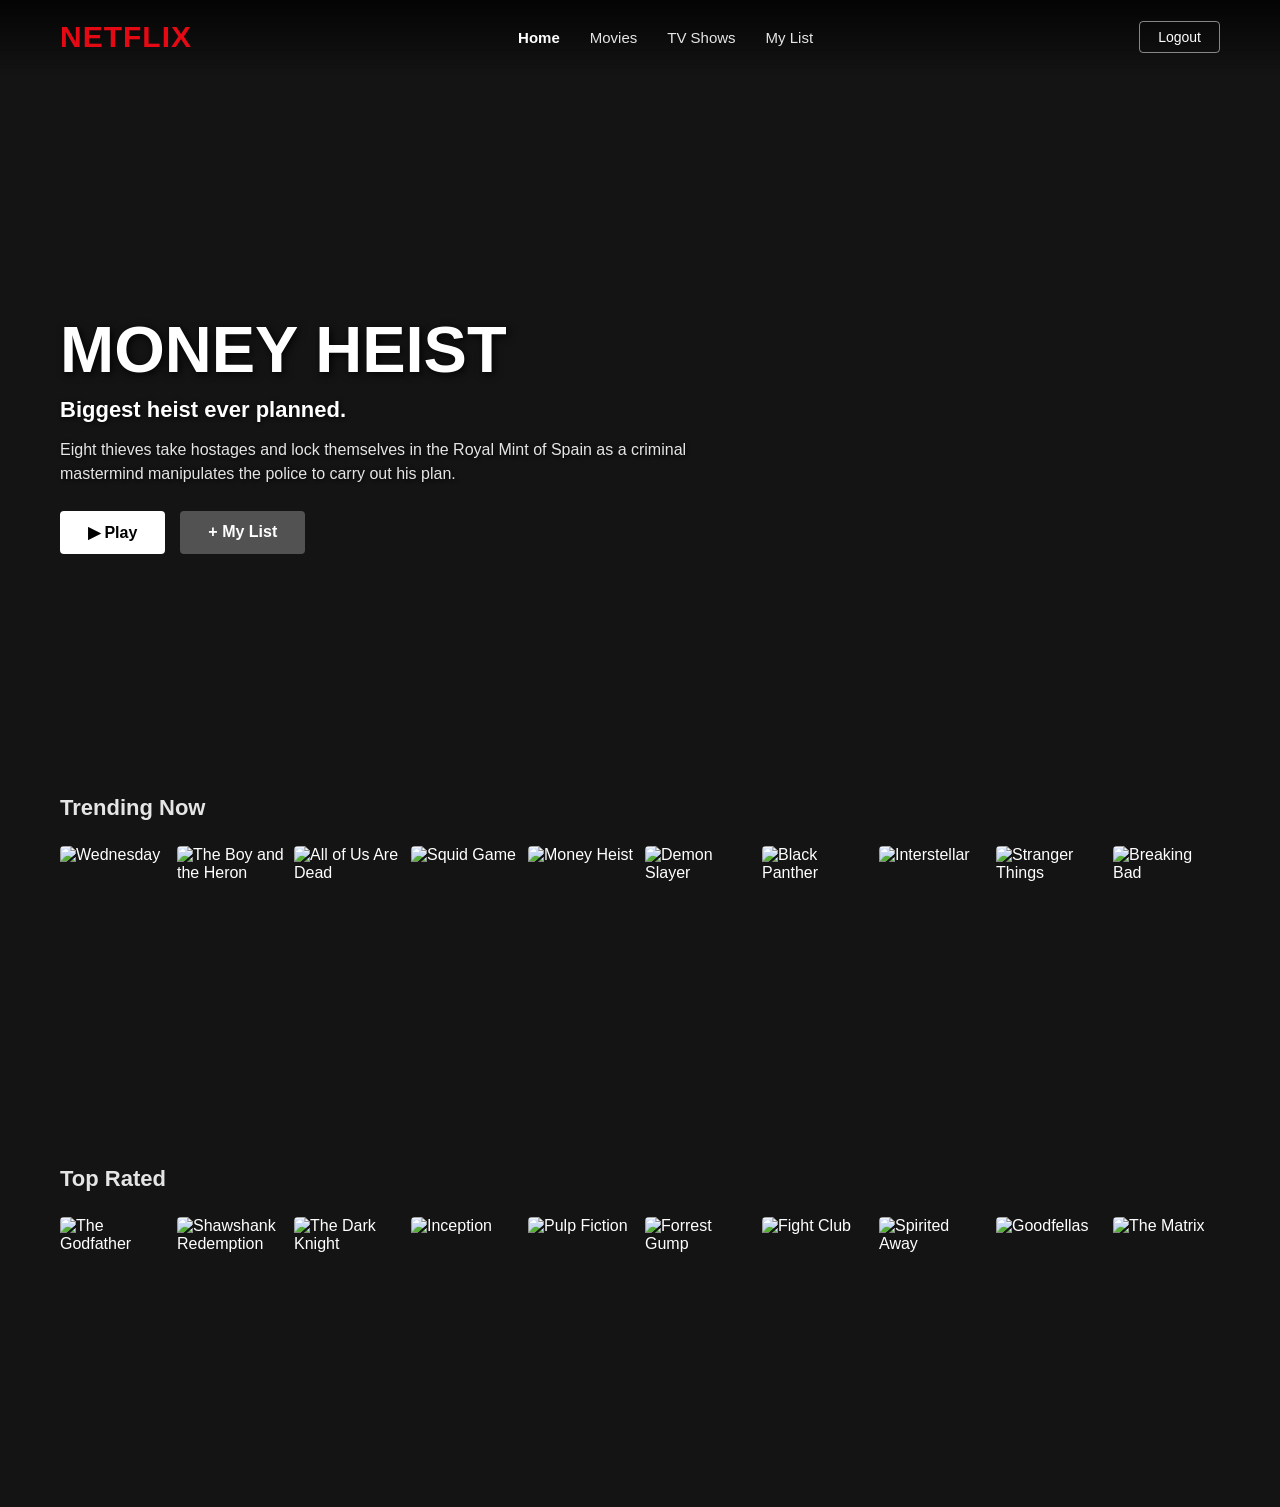
==== home.html @ 57f3a24a "Add files via upload" ====
<!DOCTYPE html>
<html>

<head>
    <title>Home</title>
    <link rel="stylesheet" href="home.css">
</head>

<body>

    <!-- NAVBAR -->
    <div class="navbar">
        <h1 class="logo">NETFLIX</h1>
        <div class="menu">
            <span class="active">Home</span>
            <span>Movies</span>
            <span>TV Shows</span>
            <span>My List</span>
        </div>
        <button class="logout-btn" onclick="logout()">Logout</button>
    </div>

    <!-- BANNER -->
    <div class="banner">

        <!-- Slide 1: Money Heist -->
        <div class="banner-slide active slide-1">
            <div class="banner-content">
                <h1>MONEY HEIST</h1>
                <p class="tagline">Biggest heist ever planned.</p>
                <p class="context-text">Eight thieves take hostages and lock themselves in the Royal Mint of Spain as a criminal mastermind manipulates the police to carry out his plan.</p>
                <div class="banner-buttons">
                    <button class="btn play-btn" onclick="playVideo('https://www.youtube.com/embed/_InqQJRqGW4')">▶ Play</button>
                    <button class="btn list-btn">+ My List</button>
                </div>
            </div>
        </div>

        <!-- Slide 2: Stranger Things -->
        <div class="banner-slide slide-2">
            <div class="banner-content">
                <h1>STRANGER THINGS</h1>
                <p class="tagline">Mystery in a small town.</p>
                <p class="context-text">When a young boy vanishes, a small town uncovers a mystery involving secret experiments, terrifying supernatural forces and one strange little girl.</p>
                <div class="banner-buttons">
                    <button class="btn play-btn"
onclick="playVideo('https://www.youtube.com/embed/b9EkMc79ZSU?enablejsapi=1')">▶ Play</button>
                    <button class="btn list-btn">+ My List</button>
                </div>
            </div>
        </div>

        <!-- Slide 3: Breaking Bad -->
        <div class="banner-slide slide-3">
            <div class="banner-content">
                <h1>BREAKING BAD</h1>
                <p class="tagline">From teacher to kingpin.</p>
                <p class="context-text">A high school chemistry teacher diagnosed with inoperable lung cancer turns to manufacturing and selling methamphetamine with a former student.</p>
                <div class="banner-buttons">
                    <button class="btn play-btn"
onclick="playVideo('https://www.youtube.com/embed/HhesaQXLuRY?enablejsapi=1')">▶ Play</button>
                    <button class="btn list-btn">+ My List</button>
                </div>
            </div>
        </div>

        <!-- Slide 4: Avengers -->
        <div class="banner-slide slide-4">
            <div class="banner-content">
                <h1>AVENGERS</h1>
                <p class="tagline">Earth’s mightiest heroes.</p>
                <p class="context-text">Earth's mightiest heroes must come together and learn to fight as a team if they are to stop the mischievous Loki and his alien army from enslaving humanity.</p>
                <div class="banner-buttons">
                    <button class="btn play-btn"
onclick="playVideo('https://www.youtube.com/embed/eOrNdBpGMv8?enablejsapi=1')">▶ Play</button>
                    <button class="btn list-btn">+ My List</button>
                </div>
            </div>
        </div>

        <!-- Slide 5: Dark -->
        <div class="banner-slide slide-5">
            <div class="banner-content">
                <h1>DARK</h1>
                <p class="tagline">Time travel mystery.</p>
                <p class="context-text">A missing child sets four families on a frantic hunt for answers as they unearth a mind-bending mystery that spans three generations.</p>
                <div class="banner-buttons">
                    <button class="btn play-btn"
onclick="playVideo('https://www.youtube.com/embed/rrwycJ08PSA?enablejsapi=1')">▶ Play</button>
                    <button class="btn list-btn">+ My List</button>
                </div>
            </div>
        </div>

    </div>

    <!-- 🔥 SECTION 1 (Trending Now - Working Movie Images) -->
    <div class="section">
        <h2 class="section-title">Trending Now</h2>
        <div class="movie-row">
            <img src="https://image.tmdb.org/t/p/w500/9PFonBhy4cQy7Jz20NpMygczOkv.jpg" alt="Wednesday">

<img src="https://image.tmdb.org/t/p/w500/8Vt6mWEReuy4Of61Lnj5Xj704m8.jpg" alt="The Boy and the Heron">

<img src="https://image.tmdb.org/t/p/w500/1UkbPQspPbq1FPbFP4VV1ELCfSN.jpg" alt="All of Us Are Dead">

<img src="https://image.tmdb.org/t/p/w500/dDlEmu3EZ0Pgg93K2SVNLCjCSvE.jpg" alt="Squid Game">

<img src="https://image.tmdb.org/t/p/w500/reEMJA1uzscCbkpeRJeTT2bjqUp.jpg" alt="Money Heist">

<img src="https://image.tmdb.org/t/p/w500/6oH378KUfCEitzJkm07r97L0RsZ.jpg" alt="Demon Slayer">

<img src="https://image.tmdb.org/t/p/w500/uxzzxijgPIY7slzFvMotPv8wjKA.jpg" alt="Black Panther">

<img src="https://image.tmdb.org/t/p/w500/rAiYTfKGqDCRIIqo664sY9XZIvQ.jpg" alt="Interstellar">

<img src="https://image.tmdb.org/t/p/w500/x2LSRK2Cm7MZhjluni1msVJ3wDF.jpg" alt="Stranger Things">

<img src="https://image.tmdb.org/t/p/w500/tsRy63Mu5cu8etL1X7ZLyf7UP1M.jpg" alt="Breaking Bad">


        </div>
    </div>

    <!-- 🔥 SECTION 2 (Top Rated - Working Movie Images) -->
    <div class="section">
        <h2 class="section-title">Top Rated</h2>
        <div class="movie-row">
           <img src="https://image.tmdb.org/t/p/w500/3bhkrj58Vtu7enYsRolD1fZdja1.jpg" alt="The Godfather">

<img src="https://image.tmdb.org/t/p/w500/q6y0Go1tsGEsmtFryDOJo3dEmqu.jpg" alt="Shawshank Redemption">

<img src="https://image.tmdb.org/t/p/w500/qJ2tW6WMUDux911r6m7haRef0WH.jpg" alt="The Dark Knight">

<img src="https://image.tmdb.org/t/p/w500/9gk7adHYeDvHkCSEqAvQNLV5Uge.jpg" alt="Inception">

<img src="https://image.tmdb.org/t/p/w500/d5iIlFn5s0ImszYzBPb8JPIfbXD.jpg" alt="Pulp Fiction">

<img src="https://image.tmdb.org/t/p/w500/arw2vcBveWOVZr6pxd9XTd1TdQa.jpg" alt="Forrest Gump">

<img src="https://image.tmdb.org/t/p/w500/bptfVGEQuv6vDTIMVCHjJ9Dz8PX.jpg" alt="Fight Club">

<img src="https://image.tmdb.org/t/p/w500/39wmItIWsg5sZMyRUHLkWBcuVCM.jpg" alt="Spirited Away">

<img src="https://image.tmdb.org/t/p/w500/6QMSLvU5ziIL2T6VrkaKzN2YkxK.jpg" alt="Goodfellas">

<img src="https://image.tmdb.org/t/p/w500/f89U3ADr1oiB1s9GkdPOEpXUk5H.jpg" alt="The Matrix">
        </div>
    </div>

<!-- 🎬 VIDEO POPUP -->
<div id="videoPopup" style="
    position:fixed;
    top:0;
    left:0;
    width:100%;
    height:100%;
    background:rgba(0,0,0,0.9);
    display:none;
    justify-content:center;
    align-items:center;
    z-index:999;
">

    <div style="position:relative; width:80%; max-width:900px;">
        
        <!-- ❌ CLOSE BUTTON -->
        <span onclick="closeVideo()" style="
            position:absolute;
            top:-40px;
            right:0;
            color:white;
            font-size:30px;
            cursor:pointer;
        ">✖</span>

        <!-- 🎥 VIDEO -->
        <iframe 
            id="videoFrame"
            width="100%" 
            height="500"
            frameborder="0"
            allowfullscreen>
        </iframe>

    </div>
</div>
 <script src="home.js"></script>
</body>
</html>
---- home.css ----
body {
    margin: 0;
    background-color: #141414;
    color: white;
    font-family: Arial, sans-serif;
    overflow-x: hidden;
}

/* 🧭 NAVBAR STYLING */
.navbar {
    display: flex;
    justify-content: space-between;
    align-items: center;
    padding: 20px 60px;
    background: linear-gradient(to bottom, rgba(0,0,0,0.8) 0%, rgba(0,0,0,0) 100%);
    position: fixed;
    width: 100%;
    top: 0;
    box-sizing: border-box;
    z-index: 10;
}

.logo {
    color: #E50914;
    font-size: 30px;
    font-weight: bold;
    margin: 0;
    letter-spacing: 1px;
}

.menu {
    display: flex;
    gap: 30px;
}

.menu span {
    color: #e5e5e5;
    font-size: 15px;
    cursor: pointer;
    transition: color 0.3s ease;
}

.menu span:hover {
    color: #b3b3b3;
}

.menu .active {
    color: #ffffff;
    font-weight: bold;
}

/* LOGOUT BUTTON */
.logout-btn {
    padding: 7px 18px;
    background: transparent;
    color: white;
    border: 1px solid rgba(255, 255, 255, 0.5);
    border-radius: 4px;
    cursor: pointer;
    font-size: 14px;
}

.logout-btn:hover {
    background: rgba(255, 255, 255, 0.1);
    border-color: #ffffff;
}

/* 🔥 BANNER CONTAINER */
.banner {
    height: 85vh;
    position: relative;
    width: 100vw;
}

/* EACH SLIDE */
.banner-slide {
    position: absolute;
    top: 0;
    left: 0;
    width: 100%;
    height: 100%;
    display: flex;
    align-items: center;
    padding: 0 60px;
    box-sizing: border-box;
    opacity: 0;
    transition: opacity 1s ease-in-out;
    
    background-size: cover;
    background-position: center;
    background-repeat: no-repeat;
}

.banner-slide.active {
    opacity: 1;
}

/* BANNER TEXT CONTENT */
.banner-content {
    max-width: 650px;
    position: relative;
    z-index: 2;
    margin-top: 100px;
}

.banner-content h1 {
    font-size: 65px;
    font-weight: bold;
    margin: 0 0 10px 0;
    text-shadow: 2px 2px 8px rgba(0, 0, 0, 0.9);
}

.tagline {
    font-size: 22px;
    font-weight: bold;
    margin: 0 0 15px 0;
    text-shadow: 1px 1px 4px rgba(0, 0, 0, 0.8);
}

.context-text {
    font-size: 16px;
    line-height: 1.5;
    color: #e5e5e5;
    margin: 0 0 25px 0;
    text-shadow: 1px 1px 4px rgba(0, 0, 0, 0.9);
}

/* 🎬 BANNER BUTTONS STYLING */
.banner-buttons {
    display: flex;
    gap: 15px;
}

.btn {
    padding: 12px 28px;
    font-size: 16px;
    font-weight: bold;
    border: none;
    border-radius: 4px;
    cursor: pointer;
    transition: transform 0.2s, background-color 0.2s;
}

.play-btn {
    background-color: white;
    color: black;
}

.play-btn:hover {
    background-color: #e5e5e5;
}

.list-btn {
    background-color: rgba(109, 109, 110, 0.7);
    color: white;
}

.list-btn:hover {
    background-color: rgba(109, 109, 110, 0.4);
}

/* 🍿 SECTIONS & MOVIE CARDS */
.section {
    padding: 30px 0;
    background-color: #141414;
    position: relative;
    z-index: 3;
}

.section-title {
    margin-left: 60px;
    margin-top: 0;
    margin-bottom: 15px;
    font-size: 22px;
    color: #e5e5e5;
}

.movie-row {
    display: flex;
    gap: 10px;
    padding: 10px 60px;
    overflow-x: auto;
}

.movie-row img {
    width: 180px;
    height: 250px;
    object-fit: cover;
    border-radius: 4px;
    transition: transform 0.3s ease;
    cursor: pointer;
}

.movie-row img:hover {
    transform: scale(1.15);
    z-index: 5;
}

.movie-row::-webkit-scrollbar {
    display: none;
}

/* 🎯 REAL HD BACKGROUND BANNER IMAGES */
.slide-1 {
    background-image: 
    linear-gradient(to top, #141414 10%, transparent 60%), 
    url('https://image.tmdb.org/t/p/original/reEMJA1uzscCbkpeRJeTT2bjqUp.jpg'); /* Money Heist */
}

.slide-2 {
    background-image: 
    linear-gradient(to top, #141414 10%, transparent 60%), 
    url('https://image.tmdb.org/t/p/original/x2LSRK2Cm7MZhjluni1msVJ3wDF.jpg'); /* Stranger Things */
}

.slide-3 {
    background-image: 
    linear-gradient(to top, #141414 10%, transparent 60%), 
    url('https://image.tmdb.org/t/p/original/tsRy63Mu5cu8etL1X7ZLyf7UP1M.jpg'); /* Breaking Bad */
}

.slide-4 {
    background-image: 
    linear-gradient(to top, #141414 10%, transparent 60%), 
    url('https://image.tmdb.org/t/p/original/9BBTo63ANSmhC4e6r62OJFuK2GL.jpg'); /* Avengers */
}

.slide-5 {
    background-image: 
    linear-gradient(to top, #141414 10%, transparent 60%), 
    url('https://image.tmdb.org/t/p/original/apbrbWs8M9lyOpJYU5WXrpFbk1Z.jpg'); /* Dark */
}

/* VIDEO POPUP 🔥 */
.video-popup{
    position:fixed;
    top:0;
    left:0;
    width:100%;
    height:100%;
    background:rgba(0,0,0,0.9);
    display:none;
    justify-content:center;
    align-items:center;
    z-index:999;
}

.video-popup iframe{
    width:80%;
    height:80%;
    border-radius:10px;
}

.close-btn{
    position:absolute;
    top:20px;
    right:40px;
    font-size:30px;
    cursor:pointer;
    color:white;
}

iframe{
    margin-top:20px;
    border-radius:10px;
}
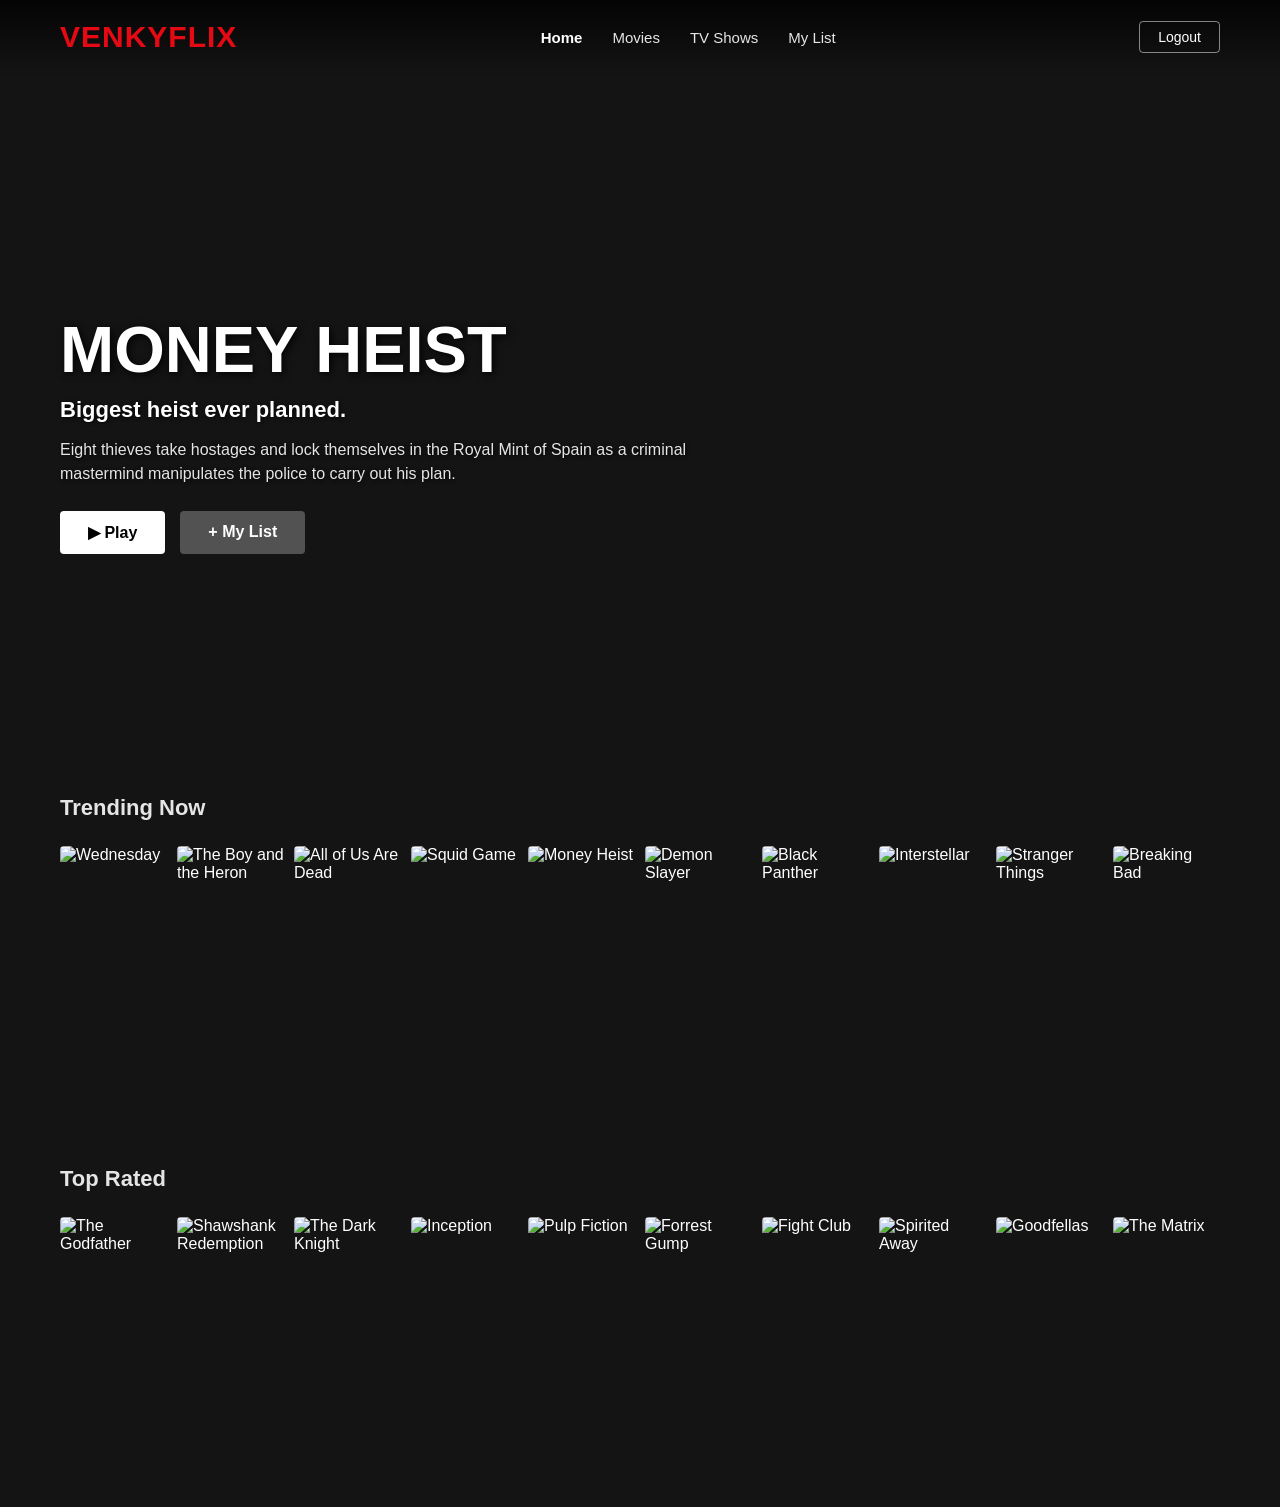
==== commit 18d37106: "Update home.html" ====
--- a/home.html
+++ b/home.html
@@ -10,7 +10,7 @@
 
     <!-- NAVBAR -->
     <div class="navbar">
-        <h1 class="logo">NETFLIX</h1>
+        <h1 class="logo">VENKYFLIX</h1>
         <div class="menu">
             <span class="active">Home</span>
             <span>Movies</span>
@@ -30,7 +30,7 @@
                 <p class="tagline">Biggest heist ever planned.</p>
                 <p class="context-text">Eight thieves take hostages and lock themselves in the Royal Mint of Spain as a criminal mastermind manipulates the police to carry out his plan.</p>
                 <div class="banner-buttons">
-                    <button class="btn play-btn" onclick="playVideo('https://www.youtube.com/embed/_InqQJRqGW4')">▶ Play</button>
+                   <button class="btn play-btn" onclick="playVideo('https://www.youtube-nocookie.com/embed/_InqQJRqGW4?autoplay=1')">▶ Play</button>
                     <button class="btn list-btn">+ My List</button>
                 </div>
             </div>
@@ -43,8 +43,7 @@
                 <p class="tagline">Mystery in a small town.</p>
                 <p class="context-text">When a young boy vanishes, a small town uncovers a mystery involving secret experiments, terrifying supernatural forces and one strange little girl.</p>
                 <div class="banner-buttons">
-                    <button class="btn play-btn"
-onclick="playVideo('https://www.youtube.com/embed/b9EkMc79ZSU?enablejsapi=1')">▶ Play</button>
+                    <button class="btn play-btn" onclick="playVideo('https://www.youtube-nocookie.com/embed/b9EkMc79ZSU?autoplay=1')">▶ Play</button>
                     <button class="btn list-btn">+ My List</button>
                 </div>
             </div>
@@ -57,8 +56,7 @@
                 <p class="tagline">From teacher to kingpin.</p>
                 <p class="context-text">A high school chemistry teacher diagnosed with inoperable lung cancer turns to manufacturing and selling methamphetamine with a former student.</p>
                 <div class="banner-buttons">
-                    <button class="btn play-btn"
-onclick="playVideo('https://www.youtube.com/embed/HhesaQXLuRY?enablejsapi=1')">▶ Play</button>
+                    <button class="btn play-btn "onclick="playVideo('https://www.youtube-nocookie.com/embed/HhesaQXLuRY?autoplay=1')">▶ Play</button>
                     <button class="btn list-btn">+ My List</button>
                 </div>
             </div>
@@ -71,8 +69,7 @@
                 <p class="tagline">Earth’s mightiest heroes.</p>
                 <p class="context-text">Earth's mightiest heroes must come together and learn to fight as a team if they are to stop the mischievous Loki and his alien army from enslaving humanity.</p>
                 <div class="banner-buttons">
-                    <button class="btn play-btn"
-onclick="playVideo('https://www.youtube.com/embed/eOrNdBpGMv8?enablejsapi=1')">▶ Play</button>
+                    <button class="btn play-btn" onclick="playVideo('https://www.youtube-nocookie.com/embed/eOrNdBpGMv8?autoplay=1')">▶ Play</button>
                     <button class="btn list-btn">+ My List</button>
                 </div>
             </div>
@@ -85,8 +82,7 @@
                 <p class="tagline">Time travel mystery.</p>
                 <p class="context-text">A missing child sets four families on a frantic hunt for answers as they unearth a mind-bending mystery that spans three generations.</p>
                 <div class="banner-buttons">
-                    <button class="btn play-btn"
-onclick="playVideo('https://www.youtube.com/embed/rrwycJ08PSA?enablejsapi=1')">▶ Play</button>
+                    <button class="btn play-btn" onclick="playVideo('https://www.youtube-nocookie.com/embed/rrwycJ08PSA?autoplay=1')">▶ Play</button>
                     <button class="btn list-btn">+ My List</button>
                 </div>
             </div>
@@ -187,4 +183,3 @@
 </div>
  <script src="home.js"></script>
 </body>
-</html>
